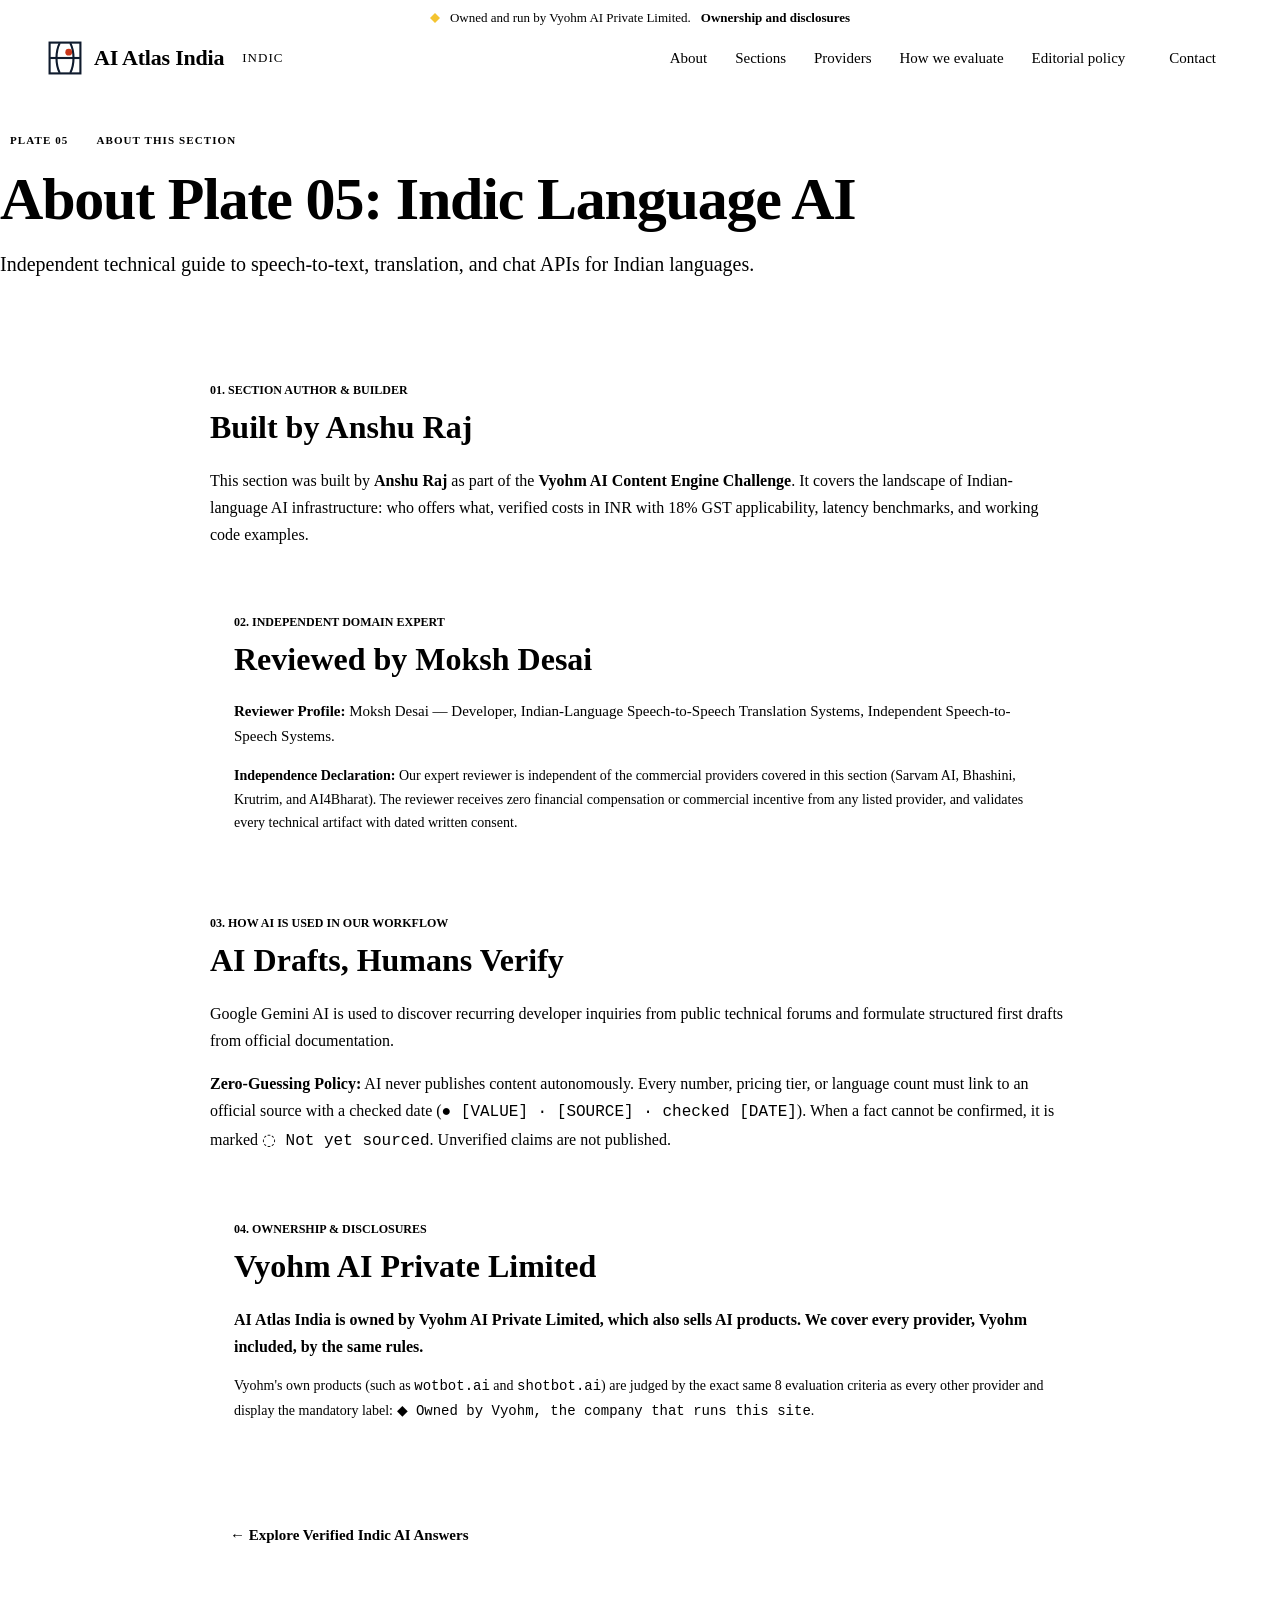
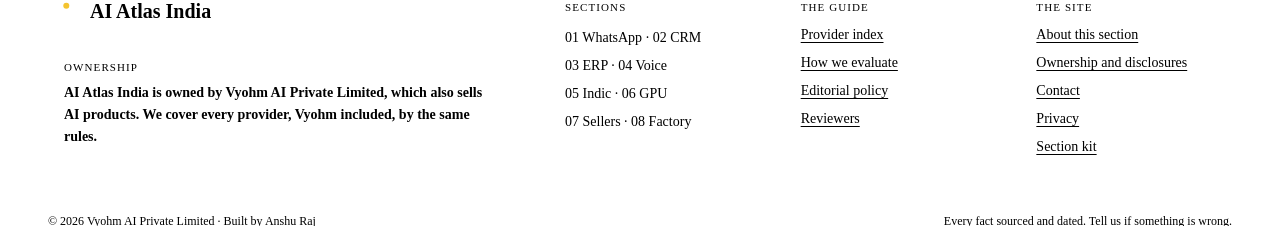
==== frontend/about.html @ ab7abc62 "feat: complete production-ready automated content discovery, expert verification, and publishing eng" ====
<!DOCTYPE html>
<html lang="en" data-section="indic">
<head>
  <meta charset="UTF-8">
  <meta name="viewport" content="width=device-width, initial-scale=1.0">
  <title>About AI Atlas India — Plate 05: Indic Language AI</title>
  <meta name="description" content="About Plate 05 of AI Atlas India: Built by Anshu Raj. Independently reviewed by Moksh Desai.">
  <link rel="canonical" href="https://indic.aiatlasindia.com/about.html">
  
  <!-- AI Atlas India Section Kit Design Tokens -->
  <link rel="stylesheet" href="/tokens.css">
  
  <!-- Typography: Bricolage Grotesque, IBM Plex Sans, IBM Plex Mono -->
  <link rel="preconnect" href="https://fonts.googleapis.com">
  <link rel="preconnect" href="https://fonts.gstatic.com" crossorigin>
  <link href="https://fonts.googleapis.com/css2?family=Bricolage+Grotesque:opsz,wght@12..96,600;700;800&family=IBM+Plex+Mono:wght@400;500;600&family=IBM+Plex+Sans:wght@400;500;600;700&display=swap" rel="stylesheet">
  
  <style>
    /* Section Kit Core Application Styles */
    *, *::before, *::after { box-sizing: border-box; }
    html, body {
      margin: 0;
      padding: 0;
      background: var(--atlas-paper);
      color: var(--atlas-ink);
      font-family: var(--atlas-font-body);
      font-size: 16px;
      line-height: 1.625;
      -webkit-font-smoothing: antialiased;
    }
    a {
      color: var(--atlas-ink);
      text-decoration: none !important;
    }
    a:hover {
      color: var(--atlas-route) !important;
      text-decoration: none !important;
    }
    
    /* Route Red underline strictly for footer links and inline text citations */
    .atlas-footer a,
    footer a,
    .atlas-citation a,
    .atlas-prose a,
    .atlas-article-body p a {
      text-decoration: underline !important;
      text-decoration-color: var(--atlas-route) !important;
      text-underline-offset: 3px !important;
    }
    .atlas-footer a:hover,
    footer a:hover,
    .atlas-citation a:hover,
    .atlas-prose a:hover,
    .atlas-article-body p a:hover {
      color: var(--atlas-route) !important;
      text-decoration: underline !important;
      text-decoration-color: var(--atlas-route) !important;
    }

    /* Ensure card titles, buttons, headings and read answer links never have red underlines */
    .atlas-card a,
    .qa-card a,
    .atlas-card h3 a,
    .qa-card h3 a,
    .atlas-button,
    .atlas-header a,
    .atlas-h1 a,
    .atlas-h2 a,
    .atlas-h3 a,
    .qa-read-link,
    a.qa-read-link {
      text-decoration: none !important;
      border-bottom: none !important;
    }
    .atlas-card a:hover,
    .qa-card a:hover,
    .atlas-card h3 a:hover,
    .qa-read-link:hover,
    a.qa-read-link:hover {
      color: var(--atlas-route) !important;
      text-decoration: none !important;
      border-bottom: none !important;
    }
    
    .atlas-container {
      max-width: var(--atlas-content);
      margin: 0 auto;
      padding: 0 var(--atlas-gutter);
    }
    
    .atlas-band {
      padding: 48px 0;
      border-bottom: var(--atlas-band-rule);
    }
    .atlas-band--sea {
      background-color: var(--atlas-sea);
      background-image: 
        linear-gradient(to right, var(--atlas-grid) 1px, transparent 1px),
        linear-gradient(to bottom, var(--atlas-grid) 1px, transparent 1px);
      background-size: var(--atlas-grid-size) var(--atlas-grid-size);
    }
    
    /* Typography Rules */
    .atlas-display {
      font-family: var(--atlas-font-display);
      font-size: 2.75rem;
      line-height: 1.1;
      font-weight: 700;
      margin: 0 0 16px 0;
      letter-spacing: -0.02em;
    }
    @media (min-width: 768px) {
      .atlas-display { font-size: 3.75rem; }
    }
    .atlas-h2 {
      font-family: var(--atlas-font-display);
      font-size: 2rem;
      line-height: 1.2;
      font-weight: 700;
      margin: 0 0 20px 0;
    }
    .atlas-h3 {
      font-family: var(--atlas-font-display);
      font-size: 1.35rem;
      line-height: 1.3;
      font-weight: 700;
      margin: 0 0 12px 0;
    }
    .atlas-label {
      font-family: var(--atlas-font-mono);
      font-size: 0.75rem;
      line-height: 1.5;
      text-transform: uppercase;
      letter-spacing: var(--atlas-label-tracking);
      color: var(--atlas-muted);
    }
    .atlas-label--indic { color: var(--atlas-indic); font-weight: 600; }
    
    /* Status Badges */
    .atlas-badge {
      display: inline-flex;
      align-items: center;
      gap: 6px;
      padding: 4px 10px;
      font-family: var(--atlas-font-mono);
      font-size: 11px;
      font-weight: 600;
      text-transform: uppercase;
      letter-spacing: 0.1em;
      border: 1.5px solid var(--atlas-ink);
      border-radius: var(--atlas-radius);
    }
    .atlas-badge--live {
      background: var(--atlas-ink);
      color: var(--atlas-paper);
    }
    .atlas-badge--signal {
      background: var(--atlas-signal);
      color: var(--atlas-ink);
    }
    .atlas-badge--indic {
      background: var(--atlas-indic);
      color: var(--atlas-paper);
      border-color: var(--atlas-indic);
    }
    
    /* Fact Marks */
    .atlas-fact {
      font-family: var(--atlas-font-mono);
      font-size: 12px;
      line-height: 1.5;
      display: inline-block;
      padding: 2px 6px;
      background: var(--atlas-wash);
      border: 1px solid var(--atlas-rule);
      margin: 2px 0;
    }
    .atlas-fact--verified { color: var(--atlas-ink); }
    .atlas-fact--unsourced { color: var(--atlas-muted); border-style: dashed; }
    
    /* Byline Box */
    .atlas-byline-box {
      border: var(--atlas-border);
      background: var(--atlas-wash);
      padding: 16px 20px;
      margin: 24px 0;
      font-size: 14px;
    }
    .atlas-selection-chip {
      display: inline-block;
      border: 1px solid var(--atlas-rule);
      background: var(--atlas-wash);
      padding: 4px 8px;
      font-family: var(--atlas-font-mono);
      font-size: 11px;
      margin-top: 8px;
      color: var(--atlas-muted);
    }
    
    /* Cards and Grids */
    .atlas-grid-cards {
      display: grid;
      grid-template-columns: repeat(auto-fill, minmax(340px, 1fr));
      gap: 24px;
      margin-top: 24px;
    }
    .atlas-card {
      background: var(--atlas-paper);
      border: var(--atlas-border);
      padding: 24px;
      display: flex;
      flex-direction: column;
      justify-content: space-between;
    }
    .atlas-card:hover {
      outline: 2px solid var(--atlas-indic);
    }
    
    /* Tables */
    .atlas-table-wrapper {
      overflow-x: auto;
      margin: 24px 0;
      border: var(--atlas-border);
    }
    .atlas-table {
      width: 100%;
      border-collapse: collapse;
      text-align: left;
      font-size: 14px;
      background: var(--atlas-paper);
    }
    .atlas-table th {
      background: var(--atlas-ink);
      color: var(--atlas-paper);
      padding: 12px 16px;
      font-family: var(--atlas-font-mono);
      font-size: 12px;
      text-transform: uppercase;
      letter-spacing: 0.08em;
    }
    .atlas-table td {
      padding: 14px 16px;
      border-bottom: var(--atlas-row-rule);
      vertical-align: top;
    }
    .atlas-table tr:last-child td {
      border-bottom: none;
    }
    
    /* Code Blocks */
    .atlas-code-block {
      background: var(--atlas-ink);
      color: var(--atlas-on-ink);
      padding: 20px;
      border: var(--atlas-border);
      font-family: var(--atlas-font-mono);
      font-size: 13px;
      line-height: 1.6;
      overflow-x: auto;
      margin: 20px 0;
      position: relative;
    }
    .atlas-code-header {
      display: flex;
      justify-content: space-between;
      align-items: center;
      background: var(--atlas-ink-soft);
      padding: 8px 16px;
      margin: -20px -20px 16px -20px;
      font-family: var(--atlas-font-mono);
      font-size: 11px;
      text-transform: uppercase;
      letter-spacing: 0.1em;
      color: var(--atlas-on-ink-muted);
      border-bottom: 1px solid var(--atlas-ink-line);
    }
    
    /* Buttons & Search Controls */
    .atlas-button {
      display: inline-flex;
      align-items: center;
      justify-content: center;
      min-height: var(--atlas-tap);
      padding: 0 20px;
      font-family: var(--atlas-font-body);
      font-size: 15px;
      font-weight: 600;
      border: var(--atlas-border);
      border-radius: var(--atlas-radius);
      cursor: pointer;
      text-decoration: none;
    }
    .atlas-button--signal {
      background: var(--atlas-signal);
      color: var(--atlas-ink);
    }
    .atlas-button--signal:hover {
      background: #e2b322;
    }
    .atlas-button--secondary {
      background: var(--atlas-paper);
      color: var(--atlas-ink);
    }
    .atlas-button--secondary:hover {
      background: var(--atlas-wash);
    }
    
    .atlas-search-input {
      width: 100%;
      height: var(--atlas-tap);
      padding: 0 16px;
      font-family: var(--atlas-font-body);
      font-size: 16px;
      border: var(--atlas-border);
      border-radius: var(--atlas-radius);
      background: var(--atlas-paper);
      color: var(--atlas-ink);
      box-sizing: border-box;
    }
    .atlas-search-input:focus {
      outline: 2px solid var(--atlas-indic);
    }
  </style>
  
  
  <!-- Google tag (gtag.js) -->
  <script async src="https://www.googletagmanager.com/gtag/js?id=G-WK0D46CCQZ"></script>
  <script>
    window.dataLayer = window.dataLayer || [];
    function gtag(){dataLayer.push(arguments);}
    gtag('js', new Date());
    gtag('config', 'G-WK0D46CCQZ');
  </script>

  
  
</head>
<body>

<!-- AI Atlas India header. Generated from the live site at build time. Use it unchanged. -->
<!-- Needs tokens.css: <link rel="stylesheet" href="https://aiatlasindia.com/kit/tokens.css"> -->
<style>
/* Shared header. Needs tokens.css. Shipped inside /kit/header.html. */
.atlas-header {
  font-family: var(--atlas-font-body);
  color: var(--atlas-ink);
  background: var(--atlas-paper);
  border-bottom: 2px solid var(--atlas-ink);
}
.atlas-header a { text-decoration: none; }
.atlas-header__strip {
  background: var(--atlas-ink);
  color: var(--atlas-on-ink);
  font-size: 13px;
  line-height: 20px;
  padding: 8px 24px;
  display: flex;
  flex-wrap: wrap;
  gap: 4px 10px;
  justify-content: center;
  align-items: center;
  text-align: center;
  --atlas-focus: var(--atlas-signal);
}
.atlas-header__strip svg { flex: none; }
.atlas-header__strip a {
  color: var(--atlas-paper);
  font-weight: 600;
  text-decoration: underline;
  text-decoration-color: var(--atlas-route);
  text-underline-offset: 3px;
  padding-block: 12px;
  margin-block: -12px;
}
.atlas-header__strip a:hover { color: var(--atlas-signal); }
.atlas-header__bar {
  max-width: 1184px;
  margin: 0 auto;
  padding: 14px var(--atlas-gutter);
  display: flex;
  align-items: center;
  justify-content: space-between;
  gap: 24px;
  box-sizing: border-box;
  position: relative;
}
.atlas-header__lockup { display: flex; align-items: center; gap: 10px; min-width: 0; }
.atlas-header__brand {
  display: flex;
  align-items: center;
  gap: 12px;
  color: var(--atlas-ink);
  min-height: 44px;
}
.atlas-header__brand:hover { color: var(--atlas-ink); }
.atlas-header__brand svg { flex: none; }
.atlas-header__name {
  font-family: var(--atlas-font-display);
  font-size: 22px;
  font-weight: 700;
  letter-spacing: -0.01em;
  white-space: nowrap;
}
.atlas-header__section {
  display: inline-flex;
  align-items: center;
  min-height: 44px;
  color: var(--atlas-paper);
}
.atlas-header__section span {
  font-family: var(--atlas-font-mono);
  font-size: 13px;
  line-height: 20px;
  text-transform: uppercase;
  letter-spacing: 0.08em;
  padding: 3px 8px;
  background: var(--atlas-section);
  color: var(--atlas-paper);
  white-space: nowrap;
}
.atlas-header__section:hover { color: var(--atlas-paper); }
.atlas-header__nav {
  display: flex;
  align-items: center;
  gap: 28px;
  font-size: 15px;
  font-weight: 500;
  white-space: nowrap;
}
.atlas-header__nav a {
  color: var(--atlas-ink);
  display: inline-flex;
  align-items: center;
  min-height: 44px;
}
.atlas-header__nav a:hover { color: var(--atlas-route); }
.atlas-header__nav a.atlas-header__contact {
  border: 1.5px solid var(--atlas-ink);
  padding: 0 16px;
}
.atlas-header__menu { display: none; }
.atlas-header__menu summary {
  width: 44px;
  height: 44px;
  border: 1.5px solid var(--atlas-ink);
  background: var(--atlas-paper);
  display: flex;
  align-items: center;
  justify-content: center;
  cursor: pointer;
  list-style: none;
}
.atlas-header__menu summary::-webkit-details-marker { display: none; }
.atlas-header__menu nav {
  position: absolute;
  left: 0;
  right: 0;
  top: 100%;
  z-index: 5;
  background: var(--atlas-paper);
  border-top: 2px solid var(--atlas-ink);
  border-bottom: 2px solid var(--atlas-ink);
  display: flex;
  flex-direction: column;
  padding: 4px var(--atlas-gutter) 12px;
}
.atlas-header__menu nav a {
  color: var(--atlas-ink);
  font-size: 17px;
  font-weight: 500;
  min-height: 48px;
  display: flex;
  align-items: center;
  border-bottom: 1px solid var(--atlas-rule);
}
.atlas-header__menu nav a:last-child { border-bottom: 0; }

@media (max-width: 919px) {
  .atlas-header__nav { display: none; }
  .atlas-header__menu { display: block; }
}
@media (max-width: 767px) {
  .atlas-header__strip { padding-inline: 16px; }
}
@media (max-width: 399px) {
  .atlas-header__name { font-size: 20px; }
  .atlas-header__brand { gap: 10px; }
  .atlas-header__section span { font-size: 11px; padding: 3px 6px; }
}
</style>
<header class="atlas-header"> <div class="atlas-header__strip"> <svg aria-hidden="true" width="10" height="10" viewBox="0 0 10 10"><path d="M5 0 L10 5 L5 10 L0 5 Z" fill="#F4C430"></path></svg> <span>Owned and run by Vyohm AI Private Limited.</span> <a href="https://aiatlasindia.com/disclosures/">Ownership and disclosures</a> </div> <div class="atlas-header__bar"> <div class="atlas-header__lockup"> <a class="atlas-header__brand" href="https://aiatlasindia.com/"> <svg aria-hidden="true" width="34" height="34" viewBox="0 0 32 32"><g fill="none" stroke="#0F1B2D" stroke-width="2"><rect x="1.5" y="1.5" width="29" height="29"/><path d="M11 2C7 10 7 22 11 30"/><path d="M21 2c4 8 4 20 0 28"/><path d="M2 16h28"/><circle cx="19.5" cy="10.5" r="3.2" fill="#C9361A" stroke="none"/></g></svg> <span class="atlas-header__name">AI Atlas India</span> </a> <div class="atlas-header__section"><span>INDIC</span></div> </div> <nav class="atlas-header__nav" aria-label="Main"> <a href="/about.html">About</a><a href="https://aiatlasindia.com/#sections">Sections</a><a href="https://aiatlasindia.com/providers/">Providers</a><a href="https://aiatlasindia.com/how-we-evaluate/">How we evaluate</a><a href="https://aiatlasindia.com/editorial-policy/">Editorial policy</a> <a class="atlas-header__contact" href="https://aiatlasindia.com/contact/">Contact</a> </nav> <details class="atlas-header__menu"> <summary aria-label="Menu"> <svg aria-hidden="true" width="20" height="20" viewBox="0 0 20 20" fill="none" stroke="#0F1B2D" stroke-width="2"><path d="M3 5h14M3 10h14M3 15h14"></path></svg> </summary> <nav aria-label="Main menu"> <a href="/about.html">About</a><a href="https://aiatlasindia.com/#sections">Sections</a><a href="https://aiatlasindia.com/providers/">Providers</a><a href="https://aiatlasindia.com/how-we-evaluate/">How we evaluate</a><a href="https://aiatlasindia.com/editorial-policy/">Editorial policy</a> <a href="https://aiatlasindia.com/contact/">Contact</a> </nav> </details> </div> </header>


<main id="content">
  <div class="atlas-band atlas-band--sea">
    <div class="atlas-container">
      <div style="display: flex; gap: 8px; align-items: center; margin-bottom: 12px;">
        <span class="atlas-badge atlas-badge--indic">PLATE 05</span>
        <span class="atlas-badge atlas-badge--live">ABOUT THIS SECTION</span>
      </div>
      <h1 class="atlas-display">About Plate 05: Indic Language AI</h1>
      <p style="font-size: 1.25rem; color: var(--atlas-muted); max-width: 820px; margin: 0;">
        Independent technical guide to speech-to-text, translation, and chat APIs for Indian languages.
      </p>
    </div>
  </div>

  <div class="atlas-band">
    <div class="atlas-container" style="max-width: 860px;">
      
      <!-- Point 1: Candidate Builder -->
      <section style="margin-bottom: 36px;">
        <span class="atlas-label atlas-label--indic">01. SECTION AUTHOR & BUILDER</span>
        <h2 class="atlas-h2" style="margin-top: 6px;">Built by Anshu Raj</h2>
        <p style="font-size: 16px; line-height: 1.7;">
          This section was built by <strong>Anshu Raj</strong> as part of the <strong>Vyohm AI Content Engine Challenge</strong>. It covers the landscape of Indian-language AI infrastructure: who offers what, verified costs in INR with 18% GST applicability, latency benchmarks, and working code examples.
        </p>
      </section>

      <!-- Point 2: Independent Expert Reviewer -->
      <section style="margin-bottom: 36px; padding: 24px; border: var(--atlas-border); background: var(--atlas-wash);">
        <span class="atlas-label atlas-label--indic">02. INDEPENDENT DOMAIN EXPERT</span>
        <h2 class="atlas-h2" style="margin-top: 6px;">Reviewed by Moksh Desai</h2>
        <p style="font-size: 15px; line-height: 1.7; margin-bottom: 12px;">
          <strong>Reviewer Profile:</strong> Moksh Desai — Developer, Indian-Language Speech-to-Speech Translation Systems, Independent Speech-to-Speech Systems.
        </p>
        <p style="font-size: 14px; line-height: 1.7; color: var(--atlas-ink);">
          <strong>Independence Declaration:</strong> Our expert reviewer is independent of the commercial providers covered in this section (Sarvam AI, Bhashini, Krutrim, and AI4Bharat). The reviewer receives zero financial compensation or commercial incentive from any listed provider, and validates every technical artifact with dated written consent.
        </p>
      </section>

      <!-- Point 3: How AI Is Used & Zero-Guessing Rule -->
      <section style="margin-bottom: 36px;">
        <span class="atlas-label atlas-label--indic">03. HOW AI IS USED IN OUR WORKFLOW</span>
        <h2 class="atlas-h2" style="margin-top: 6px;">AI Drafts, Humans Verify</h2>
        <p style="font-size: 16px; line-height: 1.7;">
          Google Gemini AI is used to discover recurring developer inquiries from public technical forums and formulate structured first drafts from official documentation.
        </p>
        <p style="font-size: 16px; line-height: 1.7;">
          <strong>Zero-Guessing Policy:</strong> AI never publishes content autonomously. Every number, pricing tier, or language count must link to an official source with a checked date (<code>● [VALUE] · [SOURCE] · checked [DATE]</code>). When a fact cannot be confirmed, it is marked <code>◌ Not yet sourced</code>. Unverified claims are not published.
        </p>
      </section>

      <!-- Point 4: Vyohm AI Ownership Disclosure -->
      <section style="margin-bottom: 36px; padding: 24px; border: 1.5px solid var(--atlas-signal); background: var(--atlas-paper);">
        <span class="atlas-label" style="color: var(--atlas-route); font-weight: 700;">04. OWNERSHIP & DISCLOSURES</span>
        <h2 class="atlas-h2" style="margin-top: 6px;">Vyohm AI Private Limited</h2>
        <p style="font-size: 16px; line-height: 1.7; margin-bottom: 12px;">
          <strong>AI Atlas India is owned by Vyohm AI Private Limited, which also sells AI products. We cover every provider, Vyohm included, by the same rules.</strong>
        </p>
        <p style="font-size: 14px; line-height: 1.7; color: var(--atlas-muted);">
          Vyohm's own products (such as <code>wotbot.ai</code> and <code>shotbot.ai</code>) are judged by the exact same 8 evaluation criteria as every other provider and display the mandatory label: <code>◆ Owned by Vyohm, the company that runs this site</code>.
        </p>
      </section>

      <div style="margin-top: 40px; padding-top: 20px; border-top: var(--atlas-row-rule);">
        <a href="/" class="atlas-button atlas-button--signal">← Explore Verified Indic AI Answers</a>
      </div>

    </div>
  </div>
</main>

<!-- AI Atlas India footer. Generated from the live site at build time. Use it unchanged. -->
<!-- Needs tokens.css: <link rel="stylesheet" href="https://aiatlasindia.com/kit/tokens.css"> -->
<style>
/* Shared footer. Needs tokens.css. Shipped inside /kit/footer.html. */
.atlas-footer {
  font-family: var(--atlas-font-body);
  color: var(--atlas-on-ink);
  background: var(--atlas-ink);
  font-size: 14px;
  line-height: 22px;
  --atlas-focus: var(--atlas-signal);
}
.atlas-footer a {
  color: var(--atlas-paper);
  text-decoration: underline;
  text-decoration-color: var(--atlas-route);
  text-underline-offset: 3px;
}
.atlas-footer a:hover { color: var(--atlas-signal); }
.atlas-footer__inner {
  max-width: 1184px;
  margin: 0 auto;
  padding: 48px var(--atlas-gutter) 24px;
  box-sizing: border-box;
  display: flex;
  flex-direction: column;
  gap: 32px;
}
.atlas-footer__cols { display: flex; flex-wrap: wrap; gap: 40px; }
.atlas-footer__about { flex: 3 1 340px; display: flex; flex-direction: column; gap: 16px; }
.atlas-footer__brand { display: flex; align-items: center; gap: 12px; }
.atlas-footer__brand svg { flex: none; }
.atlas-footer__name {
  font-family: var(--atlas-font-display);
  font-size: 20px;
  font-weight: 700;
  color: var(--atlas-paper);
}
.atlas-footer__ownership {
  border: 1.5px solid var(--atlas-signal);
  padding: 14px 16px;
  max-width: 460px;
  display: flex;
  flex-direction: column;
  gap: 4px;
  color: var(--atlas-paper);
}
.atlas-footer__ownership p { margin: 0; }
.atlas-footer__label {
  margin: 0;
  font-family: var(--atlas-font-mono);
  font-size: 11px;
  font-weight: 400;
  letter-spacing: 0.1em;
  text-transform: uppercase;
  color: var(--atlas-on-ink-muted);
}
.atlas-footer__label--signal { color: var(--atlas-signal); }
.atlas-footer__col { flex: 1 1 150px; display: flex; flex-direction: column; gap: 6px; }
.atlas-footer__col ul {
  list-style: none;
  margin: 0;
  padding: 0;
  display: flex;
  flex-direction: column;
  gap: 6px;
}
.atlas-footer__col--sections ul { display: block; }
.atlas-footer__col--sections li { display: inline; line-height: 28px; }
.atlas-footer__col--sections li:nth-child(odd)::after { content: ' · '; }
.atlas-footer__col--sections li:nth-child(even)::after { content: '\A'; white-space: pre; }
.atlas-footer__col a { display: inline-block; padding-block: 11px; margin-block: -11px; }
.atlas-footer__built {
  margin: 0;
  color: var(--atlas-paper);
  font-weight: 600;
}
.atlas-footer__base {
  border-top: 1px solid var(--atlas-muted);
  padding-top: 16px;
  display: flex;
  flex-wrap: wrap;
  gap: 8px 24px;
  justify-content: space-between;
  font-family: var(--atlas-font-mono);
  font-size: 12px;
  color: var(--atlas-on-ink-muted);
}
.atlas-footer__base p { margin: 0; }
@media (max-width: 767px) {
  .atlas-footer__inner { padding-top: 40px; }
  .atlas-footer__col { flex-basis: 100%; }
  .atlas-footer__col a { padding-block: 11px; margin-block: -8px; }
  .atlas-footer__col ul { gap: 10px; }
}
</style>
<footer class="atlas-footer"> <div class="atlas-footer__inner"> <div class="atlas-footer__cols"> <div class="atlas-footer__about"> <div class="atlas-footer__brand"> <svg aria-hidden="true" width="30" height="30" viewBox="0 0 32 32"><g fill="none" stroke="#FFFFFF" stroke-width="2"><rect x="1.5" y="1.5" width="29" height="29"/><path d="M11 2C7 10 7 22 11 30"/><path d="M21 2c4 8 4 20 0 28"/><path d="M2 16h28"/><circle cx="19.5" cy="10.5" r="3.2" fill="#F4C430" stroke="none"/></g></svg> <span class="atlas-footer__name">AI Atlas India</span> </div> <div class="atlas-footer__ownership"> <p class="atlas-footer__label atlas-footer__label--signal">Ownership</p> <p><strong>AI Atlas India is owned by Vyohm AI Private Limited, which also sells AI products. We cover every provider, Vyohm included, by the same rules.</strong></p> </div>  </div> <nav class="atlas-footer__col atlas-footer__col--sections" aria-label="Sections"> <h2 class="atlas-footer__label">Sections</h2> <ul> <li><span>01 WhatsApp</span></li><li><span>02 CRM</span></li><li><span>03 ERP</span></li><li><span>04 Voice</span></li><li><span>05 Indic</span></li><li><span>06 GPU</span></li><li><span>07 Sellers</span></li><li><span>08 Factory</span></li> </ul> </nav> <nav class="atlas-footer__col" aria-label="The guide"> <h2 class="atlas-footer__label">The guide</h2> <ul> <li><a href="https://aiatlasindia.com/providers/">Provider index</a></li><li><a href="https://aiatlasindia.com/how-we-evaluate/">How we evaluate</a></li><li><a href="https://aiatlasindia.com/editorial-policy/">Editorial policy</a></li><li><a href="https://aiatlasindia.com/reviewers/">Reviewers</a></li> </ul> </nav> <nav class="atlas-footer__col" aria-label="The site"> <h2 class="atlas-footer__label">The site</h2> <ul> <li><a href="/about.html">About this section</a></li><li><a href="https://aiatlasindia.com/disclosures/">Ownership and disclosures</a></li><li><a href="https://aiatlasindia.com/contact/">Contact</a></li><li><a href="https://aiatlasindia.com/privacy/">Privacy</a></li><li><a href="https://aiatlasindia.com/kit/">Section kit</a></li> </ul> </nav> </div> <div class="atlas-footer__base"> <p>© 2026 Vyohm AI Private Limited · Built by Anshu Raj</p> <p>Every fact sourced and dated. Tell us if something is wrong.</p> </div> </div> </footer>

</body>
</html>
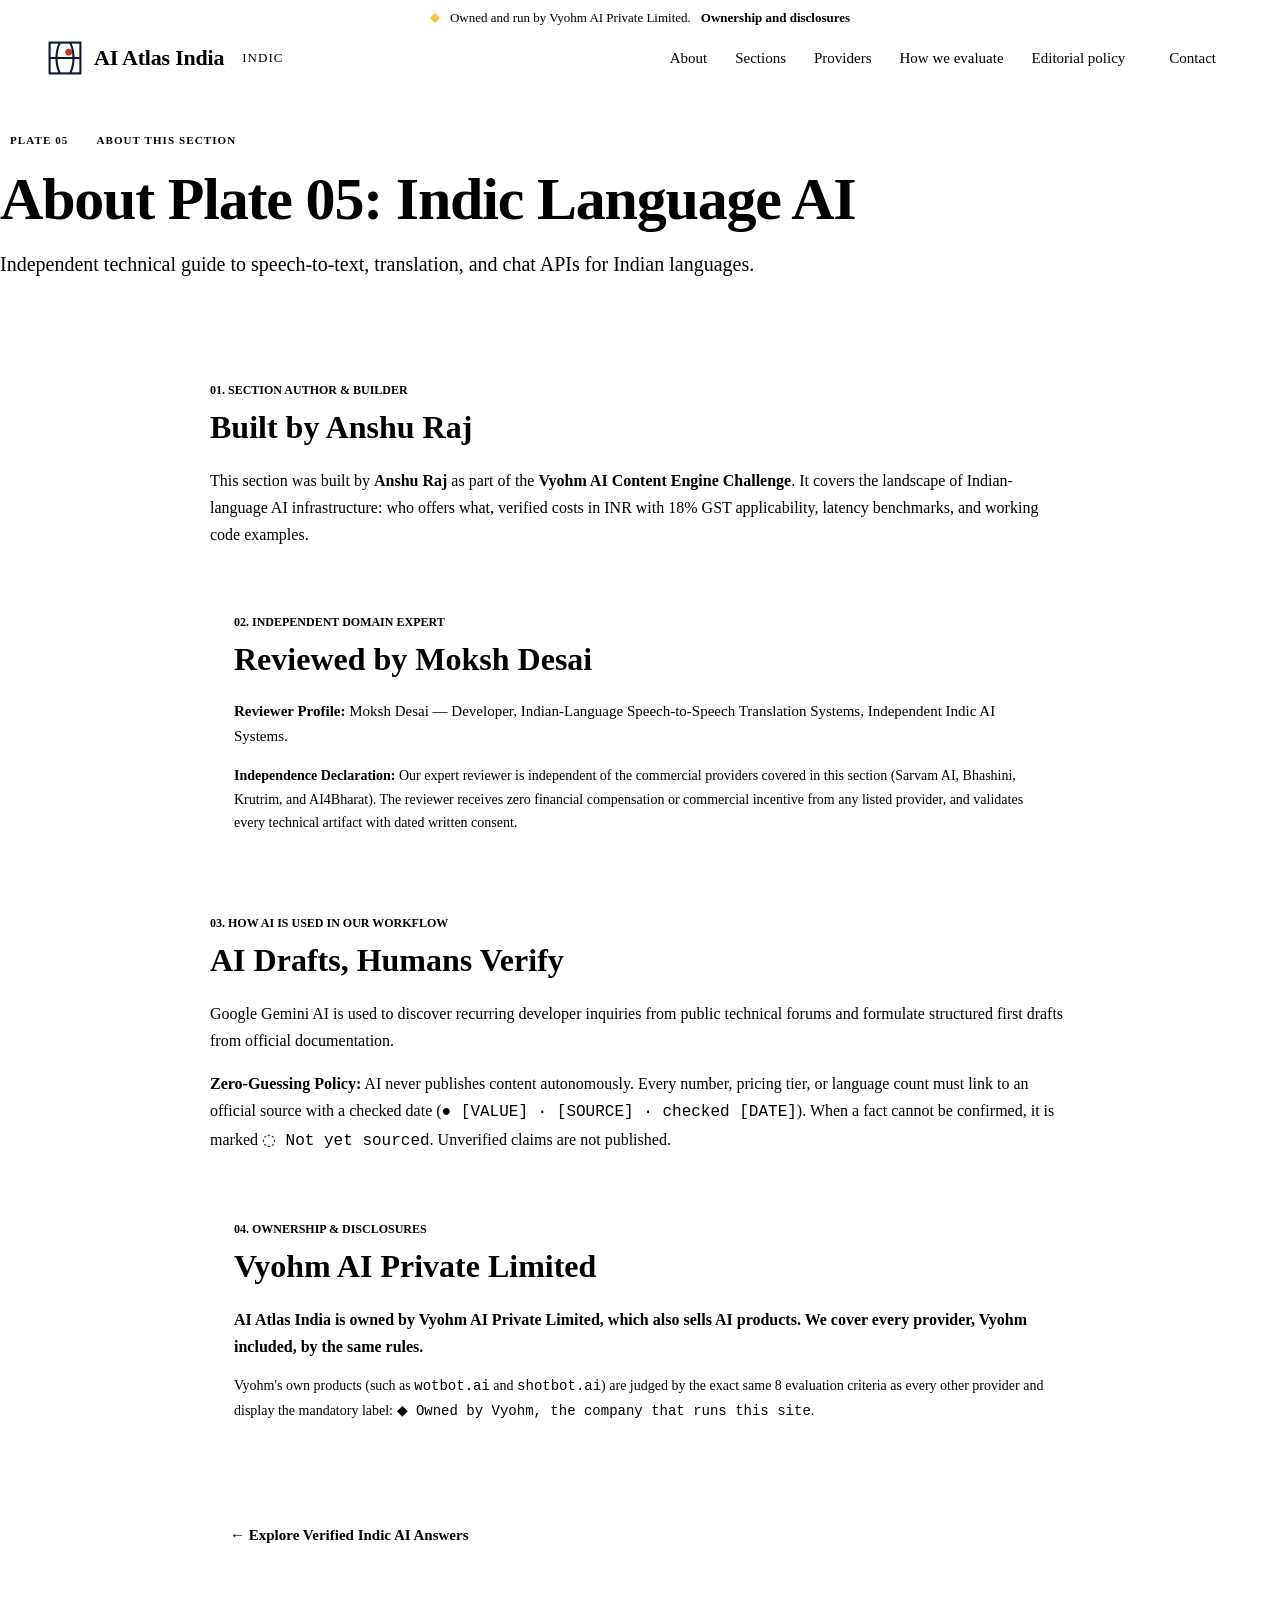
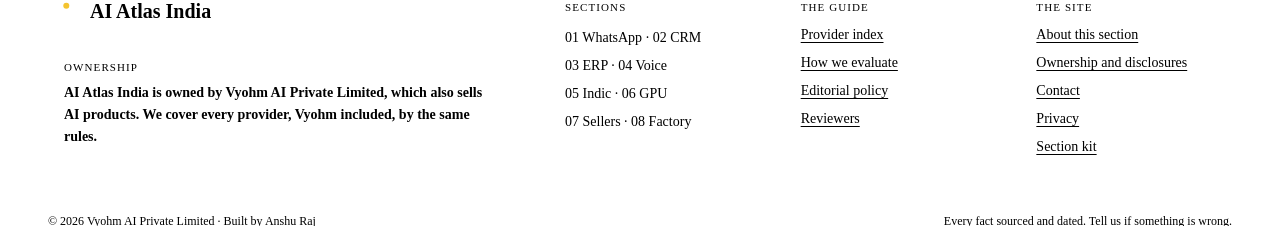
==== commit 85d0d66d: "Publish 6 approved answers to Vercel" ====
--- a/frontend/about.html
+++ b/frontend/about.html
@@ -9,6 +9,7 @@
   
   <!-- AI Atlas India Section Kit Design Tokens -->
   <link rel="stylesheet" href="/tokens.css">
+  <link rel="stylesheet" href="/static/tokens.css">
   
   <!-- Typography: Bricolage Grotesque, IBM Plex Sans, IBM Plex Mono -->
   <link rel="preconnect" href="https://fonts.googleapis.com">
@@ -522,7 +523,7 @@
         <span class="atlas-label atlas-label--indic">02. INDEPENDENT DOMAIN EXPERT</span>
         <h2 class="atlas-h2" style="margin-top: 6px;">Reviewed by Moksh Desai</h2>
         <p style="font-size: 15px; line-height: 1.7; margin-bottom: 12px;">
-          <strong>Reviewer Profile:</strong> Moksh Desai — Developer, Indian-Language Speech-to-Speech Translation Systems, Independent Speech-to-Speech Systems.
+          <strong>Reviewer Profile:</strong> Moksh Desai — Developer, Indian-Language Speech-to-Speech Translation Systems, Independent Indic AI Systems.
         </p>
         <p style="font-size: 14px; line-height: 1.7; color: var(--atlas-ink);">
           <strong>Independence Declaration:</strong> Our expert reviewer is independent of the commercial providers covered in this section (Sarvam AI, Bhashini, Krutrim, and AI4Bharat). The reviewer receives zero financial compensation or commercial incentive from any listed provider, and validates every technical artifact with dated written consent.
